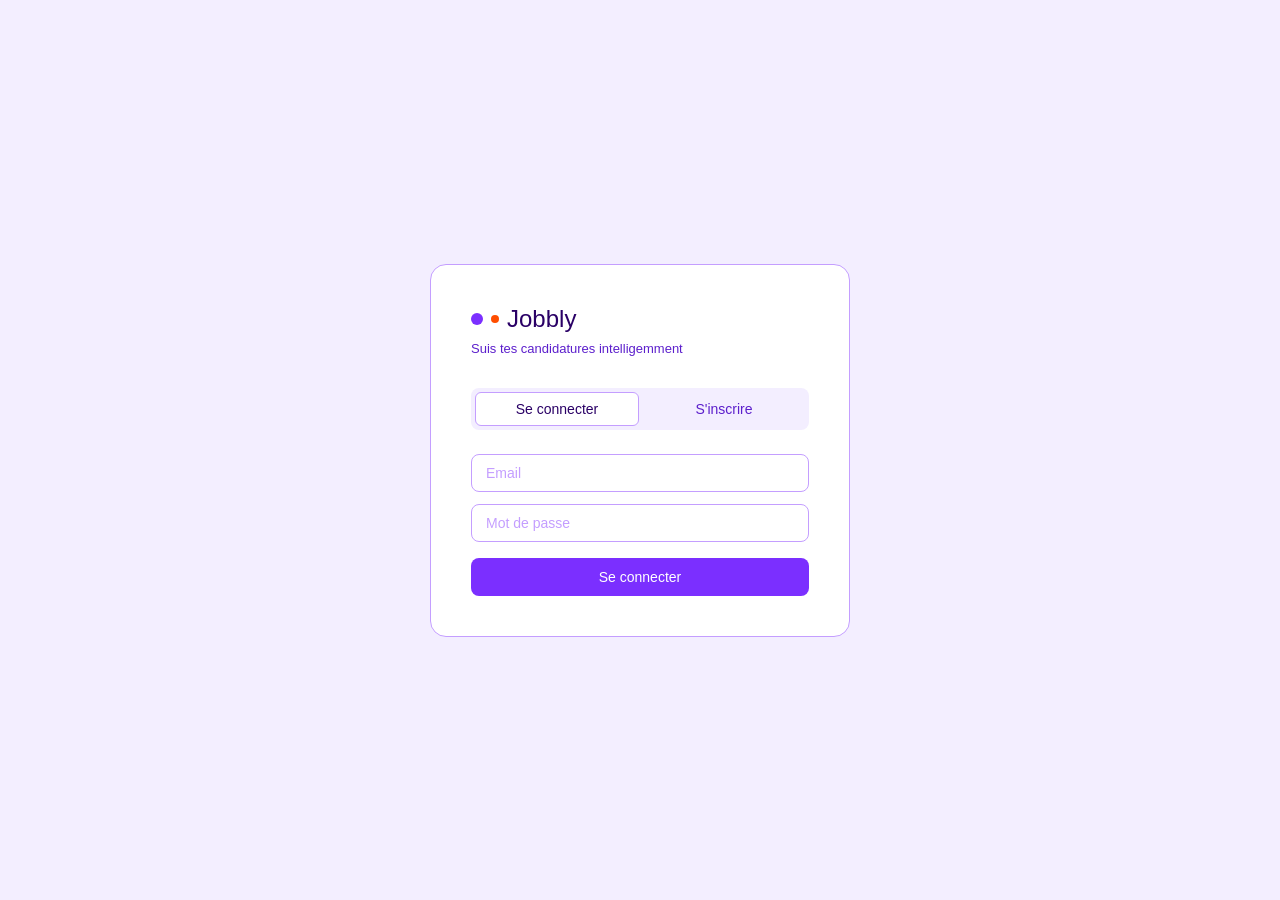
==== frontend/index.html @ 0a8b90af "feat: ajout de la page connexion/inscription avec toggle" ====
<!DOCTYPE html>
<html lang="fr">
<head>
    <meta charset="UTF-8">
    <meta name="viewport" content="width=device-width, initial-scale=1.0">
    <title>Jobbly — Suis tes candidatures</title>
    <link rel="stylesheet" href="style.css">
</head>
<body>
    <div class="auth-container">
        
        <!-- Logo -->
        <div class="logo">
            <span class="dot-purple"></span>
            <span class="dot-orange"></span>
            <h1>Jobbly</h1>
        </div>

        <p class="tagline">Suis tes candidatures intelligemment</p>

        <!-- Toggle -->
        <div class="toggle">
            <button id="btn-login" class="toggle-btn active" onclick="showLogin()">Se connecter</button>
            <button id="btn-register" class="toggle-btn" onclick="showRegister()">S'inscrire</button>
        </div>

        <!-- Formulaire login -->
        <form id="form-login">
            <input type="email" placeholder="Email" required />
            <input type="password" placeholder="Mot de passe" required />
            <button type="submit" class="btn-primary">Se connecter</button>
        </form>

        <!-- Formulaire register -->
        <form id="form-register" style="display: none;">
            <input type="text" placeholder="Prénom" required />
            <input type="email" placeholder="Email" required />
            <input type="password" placeholder="Mot de passe" required />
            <input type="password" placeholder="Confirmer le mot de passe" required />
            <button type="submit" class="btn-primary">Créer mon compte</button>
        </form>

    </div>
    <script src="auth.js"></script>
</body>
</html>
---- frontend/style.css ----
* {
    margin: 0;
    padding: 0;
    box-sizing: border-box;
}

body {
    font-family: 'Segoe UI', Tahoma, Geneva, Verdana, sans-serif;
    background: #F3EEFF;
    min-height: 100vh;
    display: flex;
    align-items: center;
    justify-content: center;
}

.auth-container {
    background: white;
    border-radius: 16px;
    border: 0.5px solid #C49EFF;
    padding: 2.5rem;
    width: 100%;
    max-width: 420px;
}

.logo {
    display: flex;
    align-items: center;
    gap: 8px;
    margin-bottom: 8px;
}

.dot-purple {
    width: 12px;
    height: 12px;
    background: #7B2FFF;
    border-radius: 50%;
    display: inline-block;
}

.dot-orange {
    width: 8px;
    height: 8px;
    background: #FF4D00;
    border-radius: 50%;
    display: inline-block;
}

.logo h1 {
    font-size: 24px;
    font-weight: 500;
    color: #2A0066;
}

.tagline {
    font-size: 13px;
    color: #5C1FCC;
    margin-bottom: 2rem;
}

.toggle {
    display: flex;
    background: #F3EEFF;
    border-radius: 8px;
    padding: 4px;
    margin-bottom: 1.5rem;
    gap: 4px;
}

.toggle-btn {
    flex: 1;
    padding: 8px;
    border: none;
    border-radius: 6px;
    font-size: 14px;
    font-weight: 400;
    cursor: pointer;
    background: transparent;
    color: #5C1FCC;
    transition: all 0.2s;
}

.toggle-btn.active {
    background: white;
    color: #2A0066;
    font-weight: 500;
    border: 0.5px solid #C49EFF;
}

form {
    display: flex;
    flex-direction: column;
    gap: 12px;
}

input {
    padding: 10px 14px;
    border: 0.5px solid #C49EFF;
    border-radius: 8px;
    font-size: 14px;
    color: #2A0066;
    outline: none;
    transition: border 0.2s;
}

input:focus {
    border: 1px solid #7B2FFF;
}

input::placeholder {
    color: #C49EFF;
}

.btn-primary {
    padding: 11px;
    background: #7B2FFF;
    color: white;
    border: none;
    border-radius: 8px;
    font-size: 14px;
    font-weight: 500;
    cursor: pointer;
    margin-top: 4px;
    transition: opacity 0.2s;
}

.btn-primary:hover {
    opacity: 0.9;
}

.btn-orange {
    background: #FF4D00;
}
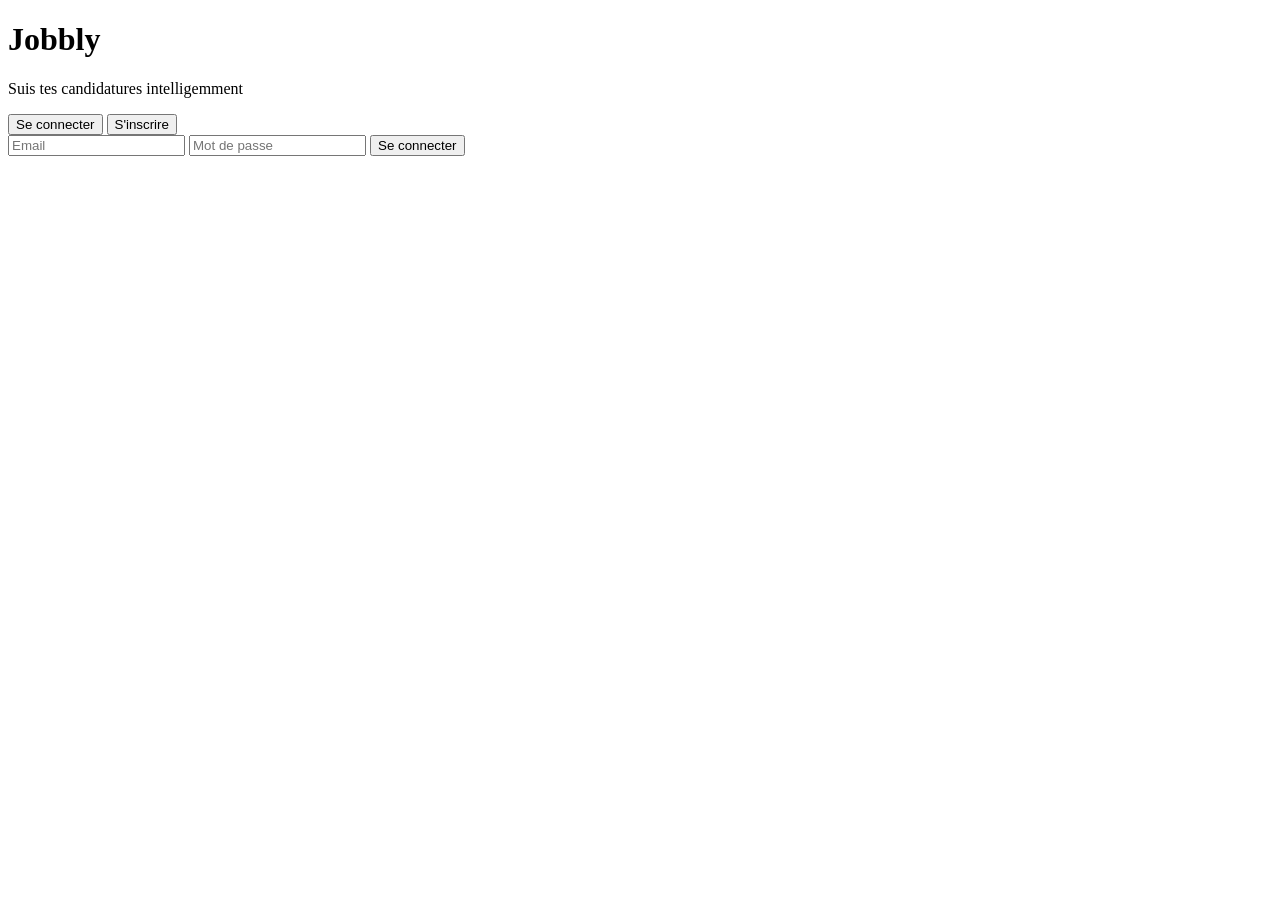
==== commit fd2bdd41: "feat: connexion frontend-backend avec JWT, CRUD candidatures et export Excel" ====
--- a/frontend/index.html
+++ b/frontend/index.html
@@ -4,6 +4,7 @@
     <meta charset="UTF-8">
     <meta name="viewport" content="width=device-width, initial-scale=1.0">
     <title>Jobbly — Suis tes candidatures</title>
+    <link rel="icon" type="image/png" href="favicon.ico">
     <link rel="stylesheet" href="style.css">
 </head>
 <body>
@@ -26,21 +27,21 @@
 
         <!-- Formulaire login -->
         <form id="form-login">
-            <input type="email" placeholder="Email" required />
-            <input type="password" placeholder="Mot de passe" required />
+            <input type="email" id="email-login" placeholder="Email" required />
+            <input type="password" id="password-login" placeholder="Mot de passe" required />
             <button type="submit" class="btn-primary">Se connecter</button>
         </form>
 
         <!-- Formulaire register -->
         <form id="form-register" style="display: none;">
-            <input type="text" placeholder="Prénom" required />
-            <input type="email" placeholder="Email" required />
-            <input type="password" placeholder="Mot de passe" required />
-            <input type="password" placeholder="Confirmer le mot de passe" required />
+            <input type="text" id="firstname" placeholder="Prénom" required />
+            <input type="email" id="email-register" placeholder="Email" required />
+            <input type="password" id="password-register" placeholder="Mot de passe" required />
+            <input type="password" id="password-confirm" placeholder="Confirmer le mot de passe" required />
             <button type="submit" class="btn-primary">Créer mon compte</button>
         </form>
 
     </div>
-    <script src="auth.js"></script>
+    <script src="authentification.js"></script>
 </body>
 </html>
